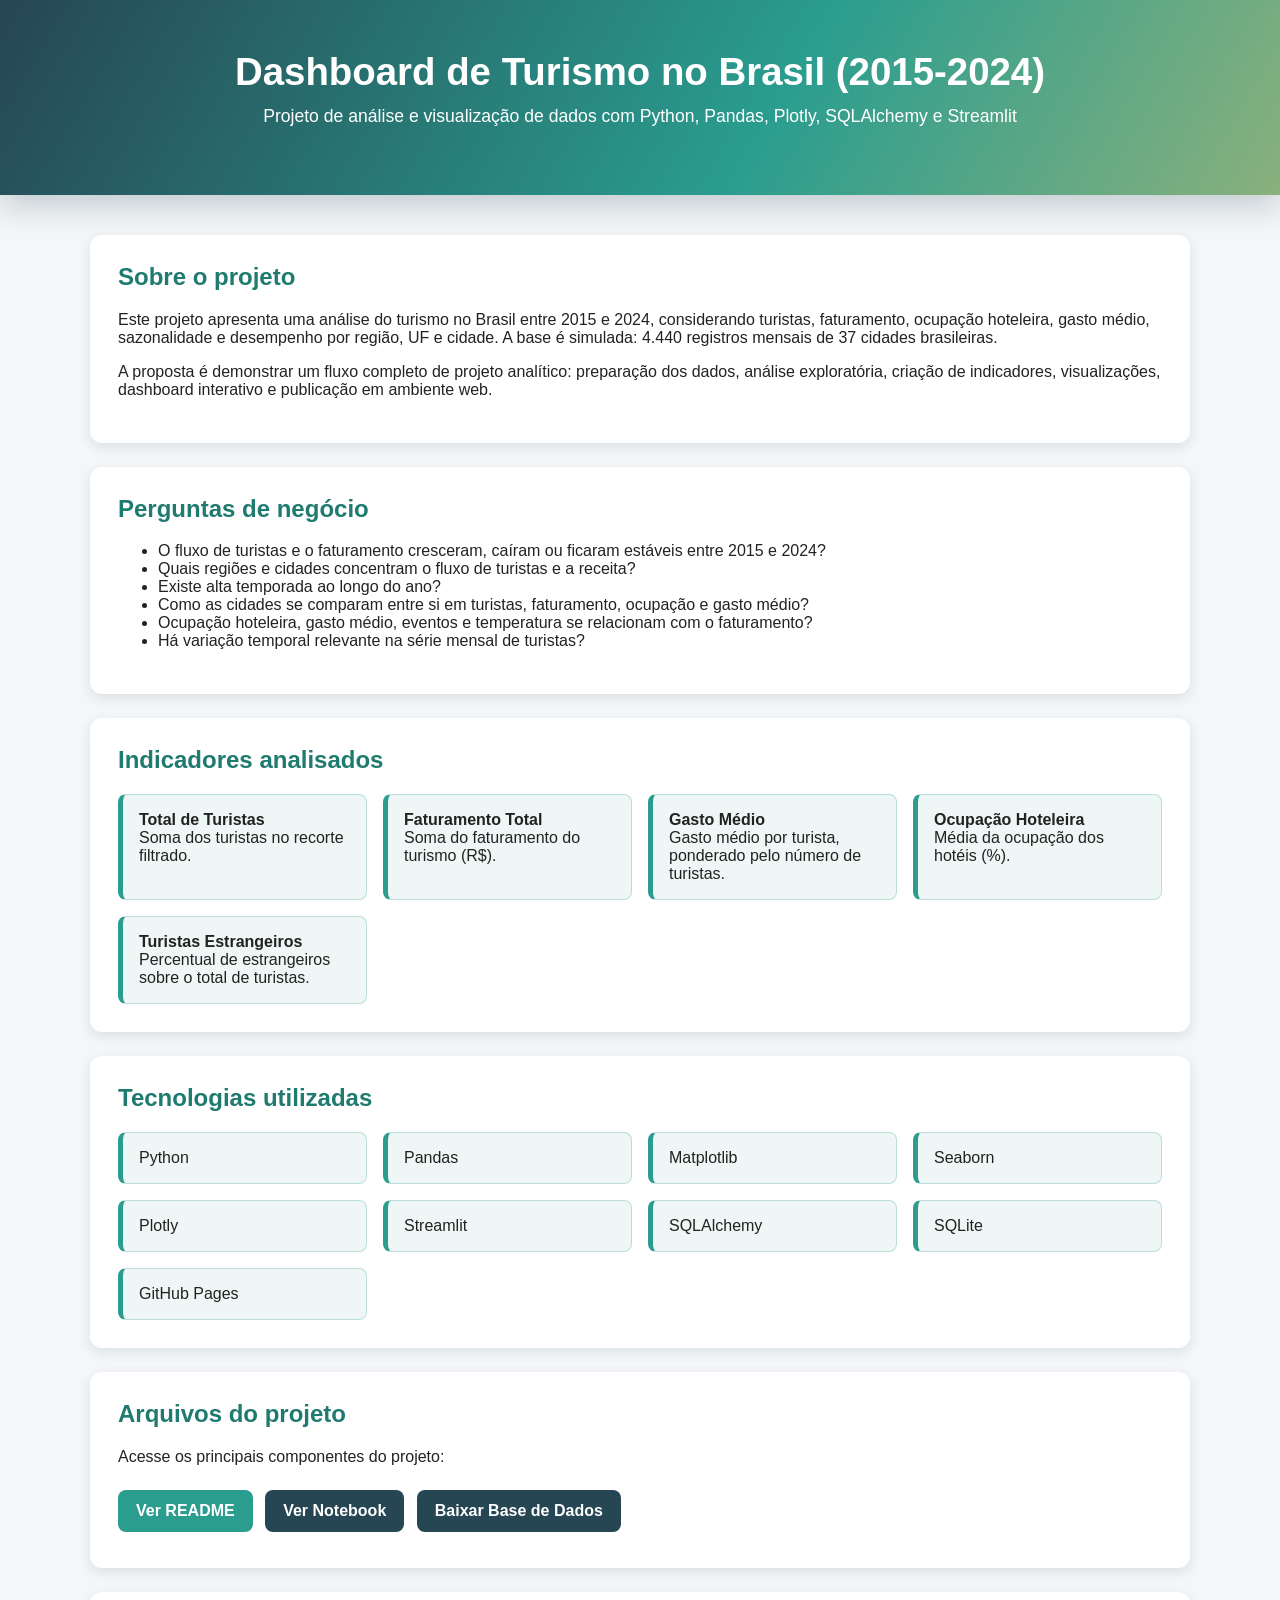
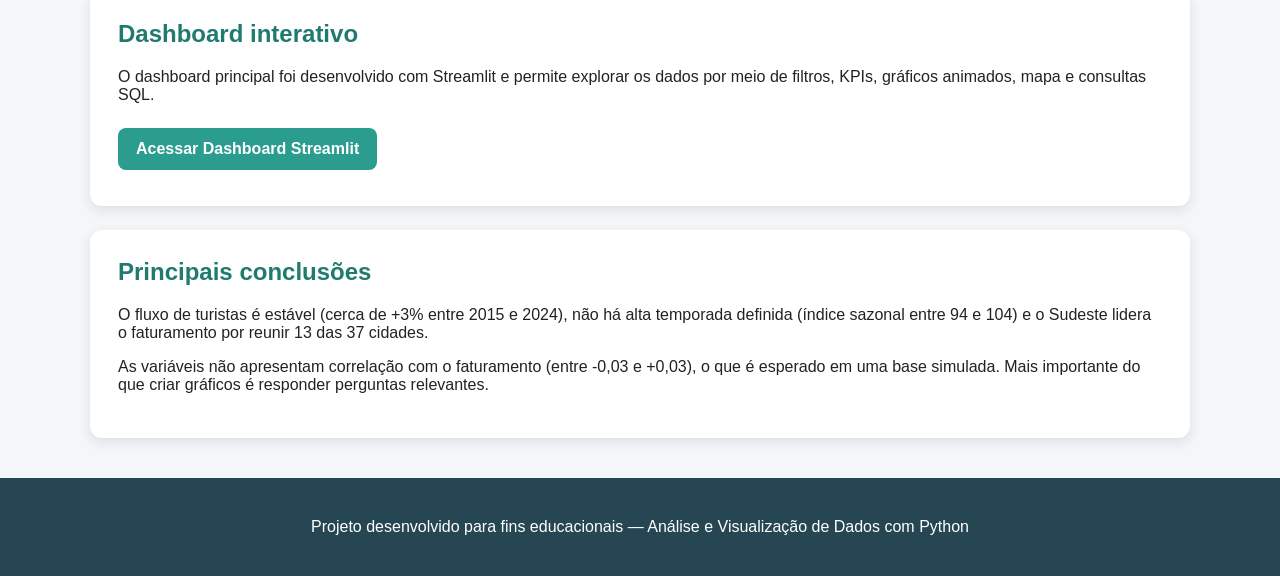
==== index.html @ 212709fe "Dashboard: animações, mapa, dicas em português, filtros e página index.html no padrão do professor" ====
<!DOCTYPE html>
<html lang="pt-br">
<head>
  <meta charset="UTF-8">
  <meta name="viewport" content="width=device-width, initial-scale=1.0">
  <title>Turismo no Brasil (2015-2024) — G1</title>

  <style>
    body {
      margin: 0;
      font-family: Arial, Helvetica, sans-serif;
      background: #f4f6f8;
      color: #222;
    }

    header {
      background: linear-gradient(120deg, #264653 0%, #2a9d8f 60%, #e9c46a 140%);
      color: white;
      padding: 50px 20px;
      text-align: center;
      box-shadow: 0 10px 30px rgba(38, 70, 83, .25);
    }

    header h1 {
      margin: 0;
      font-size: 2.4rem;
    }

    header p {
      font-size: 1.1rem;
      margin-top: 12px;
    }

    main {
      max-width: 1100px;
      margin: 40px auto;
      padding: 0 20px;
    }

    section {
      background: white;
      margin-bottom: 24px;
      padding: 28px;
      border-radius: 12px;
      box-shadow: 0 4px 12px rgba(38, 70, 83, .12);
    }

    h2 {
      color: #1f7a6f;
      margin-top: 0;
    }

    .grid {
      display: grid;
      grid-template-columns: repeat(auto-fit, minmax(220px, 1fr));
      gap: 16px;
    }

    .card {
      background: rgba(42, 157, 143, .08);
      border: 1px solid rgba(42, 157, 143, .28);
      border-left: 5px solid #2a9d8f;
      padding: 16px;
      border-radius: 8px;
      transition: transform .2s ease, box-shadow .2s ease;
    }

    .card:hover {
      transform: translateY(-5px);
      box-shadow: 0 10px 24px rgba(42, 157, 143, .28);
    }

    .button {
      display: inline-block;
      margin: 8px 8px 8px 0;
      padding: 12px 18px;
      background: #2a9d8f;
      color: white;
      text-decoration: none;
      border-radius: 8px;
      font-weight: bold;
    }

    .button {
      transition: transform .2s ease, box-shadow .2s ease;
    }

    .button:hover {
      transform: translateY(-5px);
      box-shadow: 0 10px 24px rgba(38, 70, 83, .28);
    }

    @media (prefers-reduced-motion: reduce) {
      .button, .card { transition: none; }
      .button:hover, .card:hover { transform: none; }
    }

    .button.secondary {
      background: #264653;
    }

    footer {
      text-align: center;
      padding: 24px;
      background: #264653;
      color: white;
      margin-top: 40px;
    }
  </style>
</head>

<body>

  <header>
    <h1>Dashboard de Turismo no Brasil (2015-2024)</h1>
    <p>Projeto de análise e visualização de dados com Python, Pandas, Plotly, SQLAlchemy e Streamlit</p>
  </header>

  <main>

    <section>
      <h2>Sobre o projeto</h2>
      <p>
        Este projeto apresenta uma análise do turismo no Brasil entre 2015 e 2024, considerando turistas,
        faturamento, ocupação hoteleira, gasto médio, sazonalidade e desempenho por região, UF e cidade.
        A base é simulada: 4.440 registros mensais de 37 cidades brasileiras.
      </p>
      <p>
        A proposta é demonstrar um fluxo completo de projeto analítico: preparação dos dados,
        análise exploratória, criação de indicadores, visualizações, dashboard interativo e publicação
        em ambiente web.
      </p>
    </section>

    <section>
      <h2>Perguntas de negócio</h2>
      <ul>
        <li>O fluxo de turistas e o faturamento cresceram, caíram ou ficaram estáveis entre 2015 e 2024?</li>
        <li>Quais regiões e cidades concentram o fluxo de turistas e a receita?</li>
        <li>Existe alta temporada ao longo do ano?</li>
        <li>Como as cidades se comparam entre si em turistas, faturamento, ocupação e gasto médio?</li>
        <li>Ocupação hoteleira, gasto médio, eventos e temperatura se relacionam com o faturamento?</li>
        <li>Há variação temporal relevante na série mensal de turistas?</li>
      </ul>
    </section>

    <section>
      <h2>Indicadores analisados</h2>
      <div class="grid">
        <div class="card"><strong>Total de Turistas</strong><br>Soma dos turistas no recorte filtrado.</div>
        <div class="card"><strong>Faturamento Total</strong><br>Soma do faturamento do turismo (R$).</div>
        <div class="card"><strong>Gasto Médio</strong><br>Gasto médio por turista, ponderado pelo número de turistas.</div>
        <div class="card"><strong>Ocupação Hoteleira</strong><br>Média da ocupação dos hotéis (%).</div>
        <div class="card"><strong>Turistas Estrangeiros</strong><br>Percentual de estrangeiros sobre o total de turistas.</div>
      </div>
    </section>

    <section>
      <h2>Tecnologias utilizadas</h2>
      <div class="grid">
        <div class="card">Python</div>
        <div class="card">Pandas</div>
        <div class="card">Matplotlib</div>
        <div class="card">Seaborn</div>
        <div class="card">Plotly</div>
        <div class="card">Streamlit</div>
        <div class="card">SQLAlchemy</div>
        <div class="card">SQLite</div>
        <div class="card">GitHub Pages</div>
      </div>
    </section>

    <section>
      <h2>Arquivos do projeto</h2>
      <p>Acesse os principais componentes do projeto:</p>

      <a class="button" href="README.md">Ver README</a>
      <a class="button secondary" href="notebooks/analise_turismo.ipynb">Ver Notebook</a>
      <a class="button secondary" href="dados/simulacao_turismo_brasil.csv">Baixar Base de Dados</a>
    </section>

    <section>
      <h2>Dashboard interativo</h2>
      <p>
        O dashboard principal foi desenvolvido com Streamlit e permite explorar os dados por meio
        de filtros, KPIs, gráficos animados, mapa e consultas SQL.
      </p>

      <a class="button" href="https://SEU-APP.streamlit.app" target="_blank">Acessar Dashboard Streamlit</a>
    </section>

    <section>
      <h2>Principais conclusões</h2>
      <p>
        O fluxo de turistas é estável (cerca de +3% entre 2015 e 2024), não há alta temporada definida
        (índice sazonal entre 94 e 104) e o Sudeste lidera o faturamento por reunir 13 das 37 cidades.
      </p>
      <p>
        As variáveis não apresentam correlação com o faturamento (entre -0,03 e +0,03), o que é esperado em
        uma base simulada. Mais importante do que criar gráficos é responder perguntas relevantes.
      </p>
    </section>

  </main>

  <footer>
    <p>Projeto desenvolvido para fins educacionais — Análise e Visualização de Dados com Python</p>
  </footer>

</body>
</html>
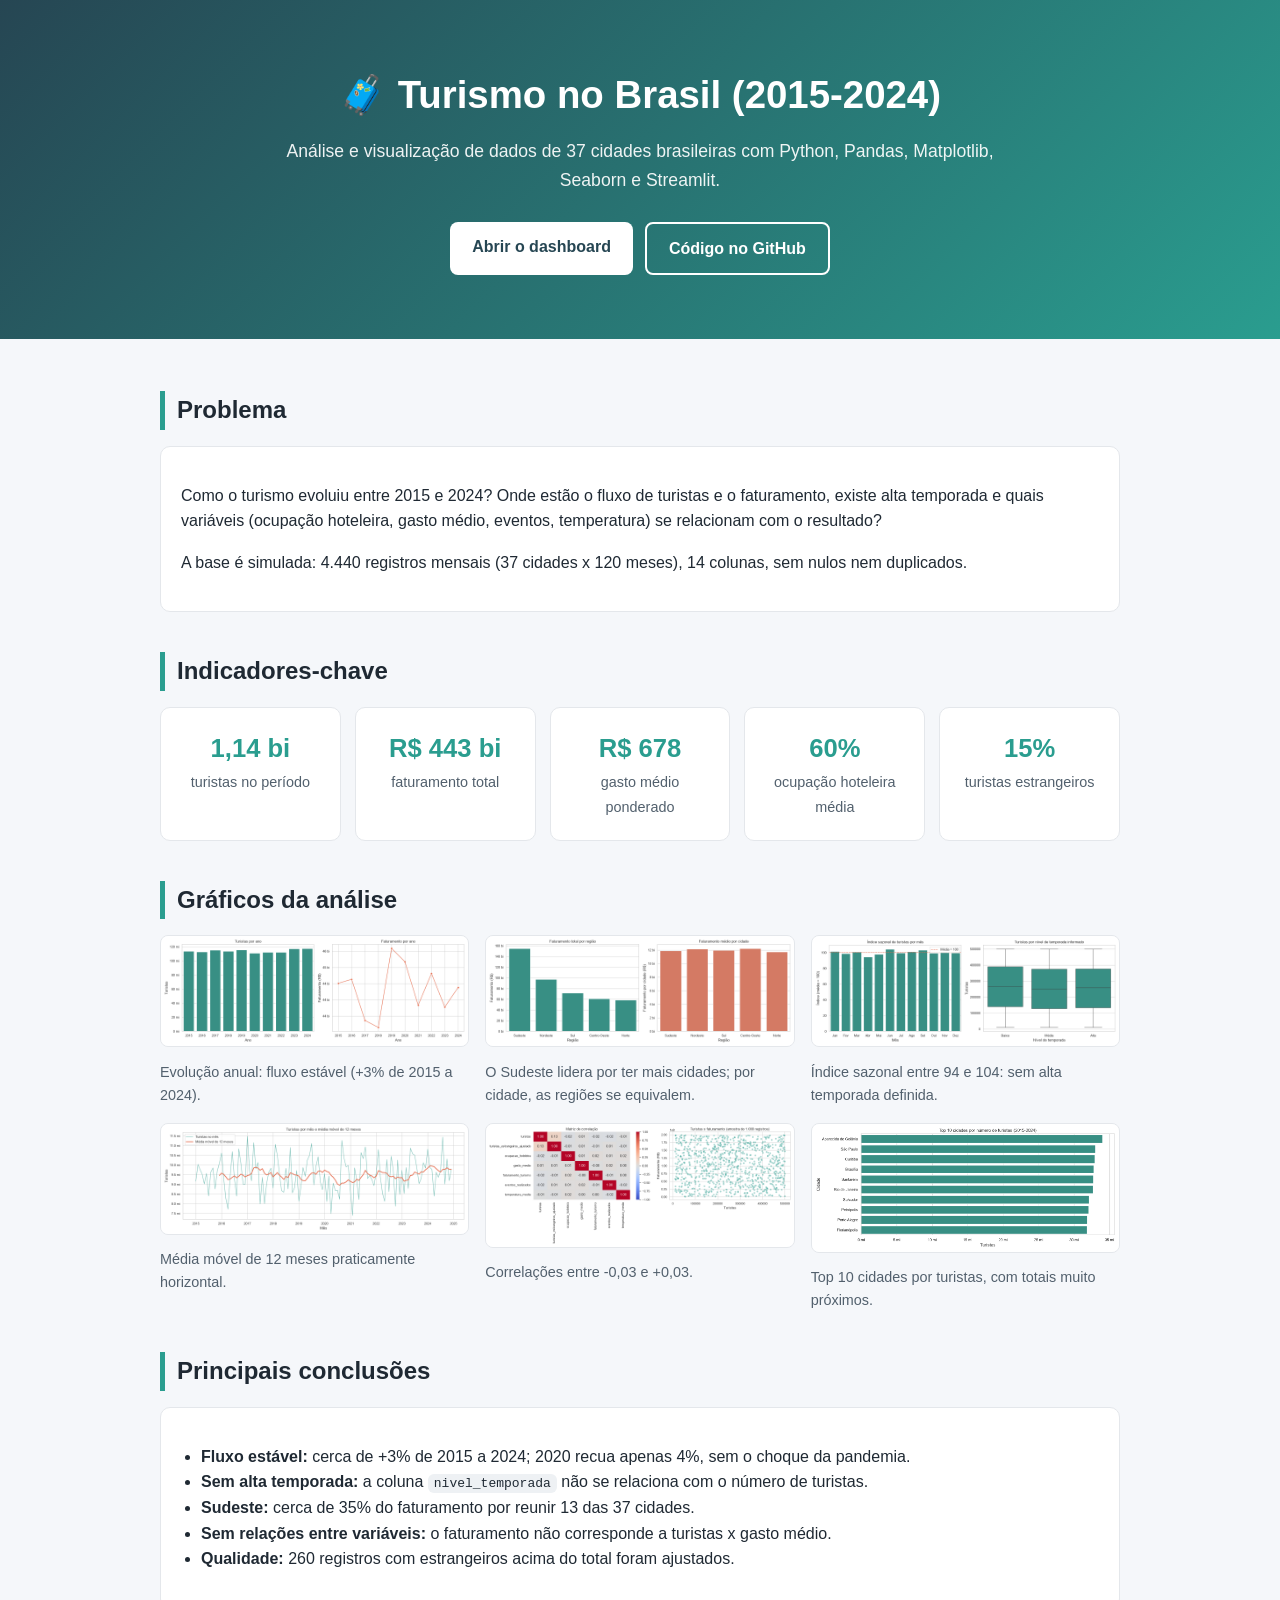
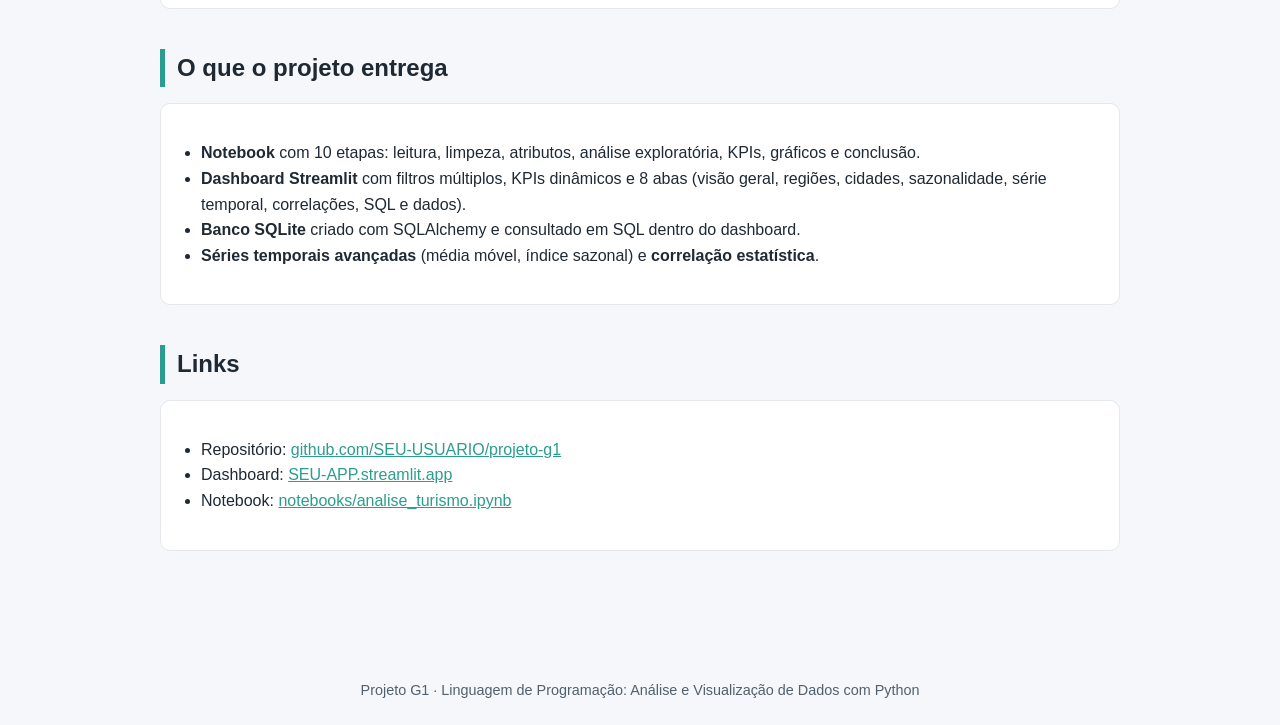
==== commit 6979902b: "Projeto G1: análise e dashboard de Turismo no Brasil (2015-2024)" ====
--- a/index.html
+++ b/index.html
@@ -1,211 +1,146 @@
 <!DOCTYPE html>
-<html lang="pt-br">
+<html lang="pt-BR">
 <head>
-  <meta charset="UTF-8">
-  <meta name="viewport" content="width=device-width, initial-scale=1.0">
-  <title>Turismo no Brasil (2015-2024) — G1</title>
-
-  <style>
-    body {
-      margin: 0;
-      font-family: Arial, Helvetica, sans-serif;
-      background: #f4f6f8;
-      color: #222;
-    }
-
-    header {
-      background: linear-gradient(120deg, #264653 0%, #2a9d8f 60%, #e9c46a 140%);
-      color: white;
-      padding: 50px 20px;
-      text-align: center;
-      box-shadow: 0 10px 30px rgba(38, 70, 83, .25);
-    }
-
-    header h1 {
-      margin: 0;
-      font-size: 2.4rem;
-    }
-
-    header p {
-      font-size: 1.1rem;
-      margin-top: 12px;
-    }
-
-    main {
-      max-width: 1100px;
-      margin: 40px auto;
-      padding: 0 20px;
-    }
-
-    section {
-      background: white;
-      margin-bottom: 24px;
-      padding: 28px;
-      border-radius: 12px;
-      box-shadow: 0 4px 12px rgba(38, 70, 83, .12);
-    }
-
-    h2 {
-      color: #1f7a6f;
-      margin-top: 0;
-    }
-
-    .grid {
-      display: grid;
-      grid-template-columns: repeat(auto-fit, minmax(220px, 1fr));
-      gap: 16px;
-    }
-
-    .card {
-      background: rgba(42, 157, 143, .08);
-      border: 1px solid rgba(42, 157, 143, .28);
-      border-left: 5px solid #2a9d8f;
-      padding: 16px;
-      border-radius: 8px;
-      transition: transform .2s ease, box-shadow .2s ease;
-    }
-
-    .card:hover {
-      transform: translateY(-5px);
-      box-shadow: 0 10px 24px rgba(42, 157, 143, .28);
-    }
-
-    .button {
-      display: inline-block;
-      margin: 8px 8px 8px 0;
-      padding: 12px 18px;
-      background: #2a9d8f;
-      color: white;
-      text-decoration: none;
-      border-radius: 8px;
-      font-weight: bold;
-    }
-
-    .button {
-      transition: transform .2s ease, box-shadow .2s ease;
-    }
-
-    .button:hover {
-      transform: translateY(-5px);
-      box-shadow: 0 10px 24px rgba(38, 70, 83, .28);
-    }
-
-    @media (prefers-reduced-motion: reduce) {
-      .button, .card { transition: none; }
-      .button:hover, .card:hover { transform: none; }
-    }
-
-    .button.secondary {
-      background: #264653;
-    }
-
-    footer {
-      text-align: center;
-      padding: 24px;
-      background: #264653;
-      color: white;
-      margin-top: 40px;
-    }
-  </style>
+<meta charset="UTF-8">
+<meta name="viewport" content="width=device-width, initial-scale=1">
+<title>Turismo no Brasil (2015-2024)</title>
+<style>
+  :root {
+    --verde: #2a9d8f;
+    --laranja: #e76f51;
+    --texto: #1f2933;
+    --suave: #52606d;
+    --fundo: #f5f7fa;
+    --cartao: #ffffff;
+    --borda: #e4e7eb;
+  }
+  * { box-sizing: border-box; }
+  body {
+    margin: 0;
+    font-family: -apple-system, "Segoe UI", Roboto, Arial, sans-serif;
+    color: var(--texto);
+    background: var(--fundo);
+    line-height: 1.6;
+  }
+  header {
+    background: linear-gradient(135deg, #264653, var(--verde));
+    color: #fff;
+    padding: 64px 20px;
+    text-align: center;
+  }
+  header h1 { margin: 0 0 12px; font-size: 2.4rem; }
+  header p { margin: 0 auto; max-width: 720px; font-size: 1.1rem; opacity: .92; }
+  .botoes { margin-top: 28px; display: flex; gap: 12px; justify-content: center; flex-wrap: wrap; }
+  .botoes a {
+    padding: 12px 22px; border-radius: 8px; text-decoration: none; font-weight: 600;
+    background: #fff; color: #264653;
+  }
+  .botoes a.secundario { background: transparent; color: #fff; border: 2px solid #fff; }
+  main { max-width: 1000px; margin: 0 auto; padding: 32px 20px 64px; }
+  section { margin-bottom: 40px; }
+  h2 { border-left: 5px solid var(--verde); padding-left: 12px; margin-bottom: 16px; }
+  .cartao {
+    background: var(--cartao); border: 1px solid var(--borda); border-radius: 10px; padding: 20px;
+  }
+  .grade { display: grid; grid-template-columns: repeat(auto-fit, minmax(170px, 1fr)); gap: 14px; }
+  .kpi { text-align: center; }
+  .kpi strong { display: block; font-size: 1.6rem; color: var(--verde); }
+  .kpi span { color: var(--suave); font-size: .9rem; }
+  .graficos { display: grid; grid-template-columns: repeat(auto-fit, minmax(300px, 1fr)); gap: 16px; }
+  .graficos figure { margin: 0; }
+  .graficos img { width: 100%; border: 1px solid var(--borda); border-radius: 8px; background: #fff; }
+  .graficos figcaption { font-size: .9rem; color: var(--suave); margin-top: 6px; }
+  ul { padding-left: 20px; }
+  code, pre { background: #eef1f4; border-radius: 6px; }
+  code { padding: 2px 6px; }
+  pre { padding: 14px; overflow-x: auto; }
+  footer { text-align: center; color: var(--suave); padding: 24px 20px; font-size: .9rem; }
+  a { color: var(--verde); }
+</style>
 </head>
-
 <body>
 
-  <header>
-    <h1>Dashboard de Turismo no Brasil (2015-2024)</h1>
-    <p>Projeto de análise e visualização de dados com Python, Pandas, Plotly, SQLAlchemy e Streamlit</p>
-  </header>
+<header>
+  <h1>🧳 Turismo no Brasil (2015-2024)</h1>
+  <p>Análise e visualização de dados de 37 cidades brasileiras com Python, Pandas, Matplotlib, Seaborn e Streamlit.</p>
+  <div class="botoes">
+    <a href="https://SEU-APP.streamlit.app">Abrir o dashboard</a>
+    <a class="secundario" href="https://github.com/SEU-USUARIO/projeto-g1">Código no GitHub</a>
+  </div>
+</header>
 
-  <main>
+<main>
 
-    <section>
-      <h2>Sobre o projeto</h2>
-      <p>
-        Este projeto apresenta uma análise do turismo no Brasil entre 2015 e 2024, considerando turistas,
-        faturamento, ocupação hoteleira, gasto médio, sazonalidade e desempenho por região, UF e cidade.
-        A base é simulada: 4.440 registros mensais de 37 cidades brasileiras.
-      </p>
-      <p>
-        A proposta é demonstrar um fluxo completo de projeto analítico: preparação dos dados,
-        análise exploratória, criação de indicadores, visualizações, dashboard interativo e publicação
-        em ambiente web.
-      </p>
-    </section>
+  <section>
+    <h2>Problema</h2>
+    <div class="cartao">
+      <p>Como o turismo evoluiu entre 2015 e 2024? Onde estão o fluxo de turistas e o faturamento, existe alta temporada e quais variáveis (ocupação hoteleira, gasto médio, eventos, temperatura) se relacionam com o resultado?</p>
+      <p>A base é simulada: 4.440 registros mensais (37 cidades x 120 meses), 14 colunas, sem nulos nem duplicados.</p>
+    </div>
+  </section>
 
-    <section>
-      <h2>Perguntas de negócio</h2>
+  <section>
+    <h2>Indicadores-chave</h2>
+    <div class="grade">
+      <div class="cartao kpi"><strong>1,14 bi</strong><span>turistas no período</span></div>
+      <div class="cartao kpi"><strong>R$ 443 bi</strong><span>faturamento total</span></div>
+      <div class="cartao kpi"><strong>R$ 678</strong><span>gasto médio ponderado</span></div>
+      <div class="cartao kpi"><strong>60%</strong><span>ocupação hoteleira média</span></div>
+      <div class="cartao kpi"><strong>15%</strong><span>turistas estrangeiros</span></div>
+    </div>
+  </section>
+
+  <section>
+    <h2>Gráficos da análise</h2>
+    <div class="graficos">
+      <figure><img src="imagens/evolucao_anual.png" alt="Turistas e faturamento por ano"><figcaption>Evolução anual: fluxo estável (+3% de 2015 a 2024).</figcaption></figure>
+      <figure><img src="imagens/regioes.png" alt="Faturamento por região"><figcaption>O Sudeste lidera por ter mais cidades; por cidade, as regiões se equivalem.</figcaption></figure>
+      <figure><img src="imagens/sazonalidade.png" alt="Índice sazonal"><figcaption>Índice sazonal entre 94 e 104: sem alta temporada definida.</figcaption></figure>
+      <figure><img src="imagens/serie_temporal.png" alt="Série temporal com média móvel"><figcaption>Média móvel de 12 meses praticamente horizontal.</figcaption></figure>
+      <figure><img src="imagens/correlacao.png" alt="Matriz de correlação"><figcaption>Correlações entre -0,03 e +0,03.</figcaption></figure>
+      <figure><img src="imagens/ranking_cidades.png" alt="Top 10 cidades"><figcaption>Top 10 cidades por turistas, com totais muito próximos.</figcaption></figure>
+    </div>
+  </section>
+
+  <section>
+    <h2>Principais conclusões</h2>
+    <div class="cartao">
       <ul>
-        <li>O fluxo de turistas e o faturamento cresceram, caíram ou ficaram estáveis entre 2015 e 2024?</li>
-        <li>Quais regiões e cidades concentram o fluxo de turistas e a receita?</li>
-        <li>Existe alta temporada ao longo do ano?</li>
-        <li>Como as cidades se comparam entre si em turistas, faturamento, ocupação e gasto médio?</li>
-        <li>Ocupação hoteleira, gasto médio, eventos e temperatura se relacionam com o faturamento?</li>
-        <li>Há variação temporal relevante na série mensal de turistas?</li>
+        <li><strong>Fluxo estável:</strong> cerca de +3% de 2015 a 2024; 2020 recua apenas 4%, sem o choque da pandemia.</li>
+        <li><strong>Sem alta temporada:</strong> a coluna <code>nivel_temporada</code> não se relaciona com o número de turistas.</li>
+        <li><strong>Sudeste:</strong> cerca de 35% do faturamento por reunir 13 das 37 cidades.</li>
+        <li><strong>Sem relações entre variáveis:</strong> o faturamento não corresponde a turistas x gasto médio.</li>
+        <li><strong>Qualidade:</strong> 260 registros com estrangeiros acima do total foram ajustados.</li>
       </ul>
-    </section>
+    </div>
+  </section>
 
-    <section>
-      <h2>Indicadores analisados</h2>
-      <div class="grid">
-        <div class="card"><strong>Total de Turistas</strong><br>Soma dos turistas no recorte filtrado.</div>
-        <div class="card"><strong>Faturamento Total</strong><br>Soma do faturamento do turismo (R$).</div>
-        <div class="card"><strong>Gasto Médio</strong><br>Gasto médio por turista, ponderado pelo número de turistas.</div>
-        <div class="card"><strong>Ocupação Hoteleira</strong><br>Média da ocupação dos hotéis (%).</div>
-        <div class="card"><strong>Turistas Estrangeiros</strong><br>Percentual de estrangeiros sobre o total de turistas.</div>
-      </div>
-    </section>
+  <section>
+    <h2>O que o projeto entrega</h2>
+    <div class="cartao">
+      <ul>
+        <li><strong>Notebook</strong> com 10 etapas: leitura, limpeza, atributos, análise exploratória, KPIs, gráficos e conclusão.</li>
+        <li><strong>Dashboard Streamlit</strong> com filtros múltiplos, KPIs dinâmicos e 8 abas (visão geral, regiões, cidades, sazonalidade, série temporal, correlações, SQL e dados).</li>
+        <li><strong>Banco SQLite</strong> criado com SQLAlchemy e consultado em SQL dentro do dashboard.</li>
+        <li><strong>Séries temporais avançadas</strong> (média móvel, índice sazonal) e <strong>correlação estatística</strong>.</li>
+      </ul>
+    </div>
+  </section>
 
-    <section>
-      <h2>Tecnologias utilizadas</h2>
-      <div class="grid">
-        <div class="card">Python</div>
-        <div class="card">Pandas</div>
-        <div class="card">Matplotlib</div>
-        <div class="card">Seaborn</div>
-        <div class="card">Plotly</div>
-        <div class="card">Streamlit</div>
-        <div class="card">SQLAlchemy</div>
-        <div class="card">SQLite</div>
-        <div class="card">GitHub Pages</div>
-      </div>
-    </section>
+  <section>
+    <h2>Links</h2>
+    <div class="cartao">
+      <ul>
+        <li>Repositório: <a href="https://github.com/SEU-USUARIO/projeto-g1">github.com/SEU-USUARIO/projeto-g1</a></li>
+        <li>Dashboard: <a href="https://SEU-APP.streamlit.app">SEU-APP.streamlit.app</a></li>
+        <li>Notebook: <a href="notebooks/analise_turismo.ipynb">notebooks/analise_turismo.ipynb</a></li>
+      </ul>
+    </div>
+  </section>
 
-    <section>
-      <h2>Arquivos do projeto</h2>
-      <p>Acesse os principais componentes do projeto:</p>
+</main>
 
-      <a class="button" href="README.md">Ver README</a>
-      <a class="button secondary" href="notebooks/analise_turismo.ipynb">Ver Notebook</a>
-      <a class="button secondary" href="dados/simulacao_turismo_brasil.csv">Baixar Base de Dados</a>
-    </section>
-
-    <section>
-      <h2>Dashboard interativo</h2>
-      <p>
-        O dashboard principal foi desenvolvido com Streamlit e permite explorar os dados por meio
-        de filtros, KPIs, gráficos animados, mapa e consultas SQL.
-      </p>
-
-      <a class="button" href="https://SEU-APP.streamlit.app" target="_blank">Acessar Dashboard Streamlit</a>
-    </section>
-
-    <section>
-      <h2>Principais conclusões</h2>
-      <p>
-        O fluxo de turistas é estável (cerca de +3% entre 2015 e 2024), não há alta temporada definida
-        (índice sazonal entre 94 e 104) e o Sudeste lidera o faturamento por reunir 13 das 37 cidades.
-      </p>
-      <p>
-        As variáveis não apresentam correlação com o faturamento (entre -0,03 e +0,03), o que é esperado em
-        uma base simulada. Mais importante do que criar gráficos é responder perguntas relevantes.
-      </p>
-    </section>
-
-  </main>
-
-  <footer>
-    <p>Projeto desenvolvido para fins educacionais — Análise e Visualização de Dados com Python</p>
-  </footer>
+<footer>Projeto G1 · Linguagem de Programação: Análise e Visualização de Dados com Python</footer>
 
 </body>
 </html>
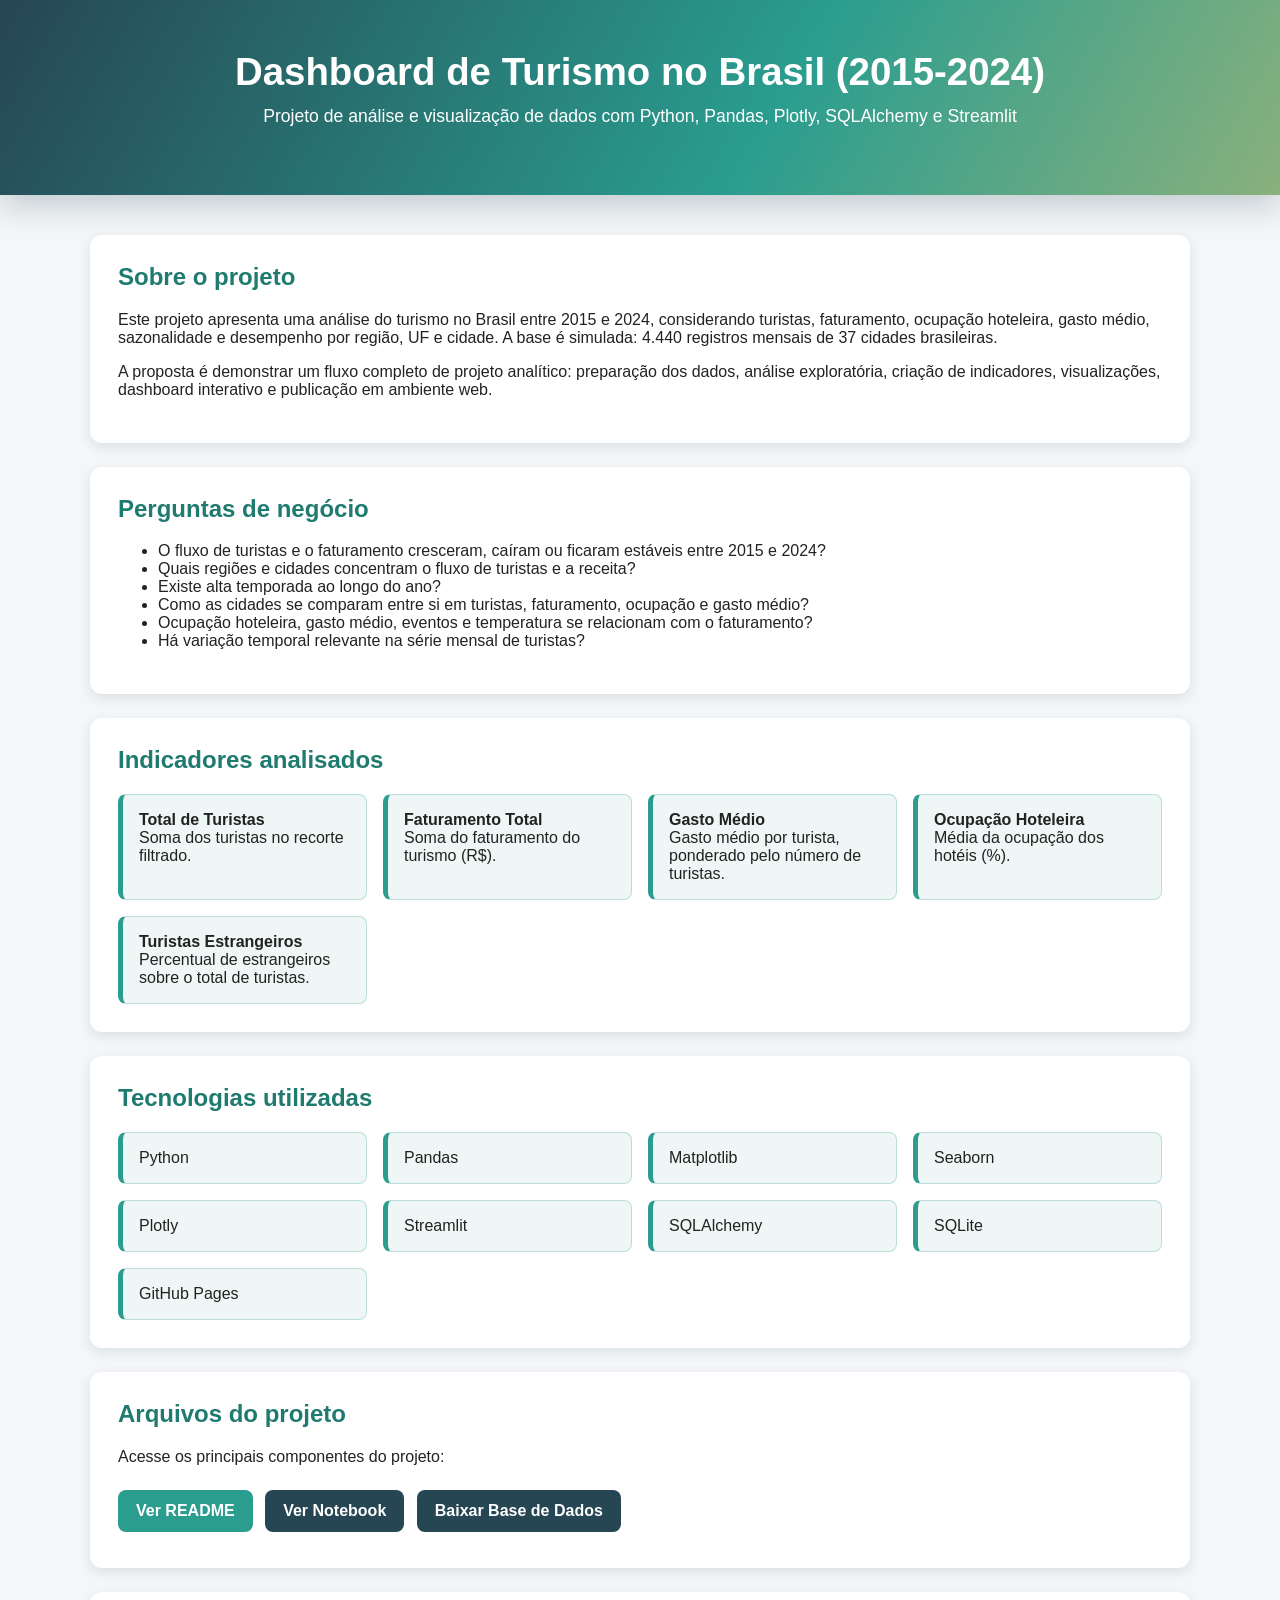
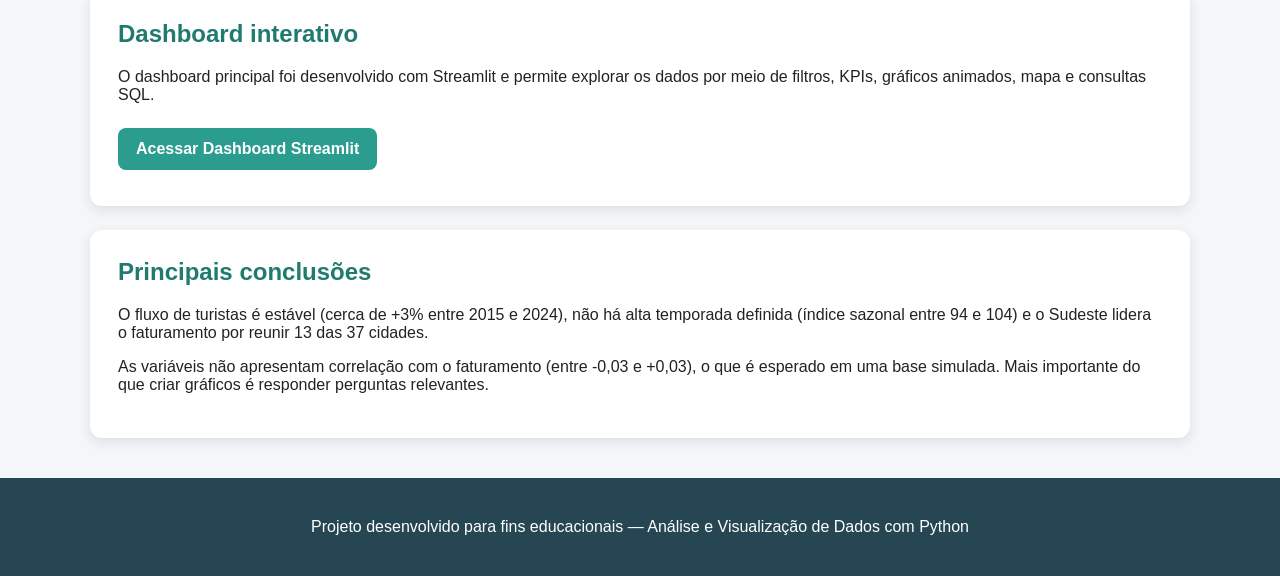
==== commit 0a73c646: "Liga o botão e o README ao dashboard no Streamlit Cloud" ====
--- a/index.html
+++ b/index.html
@@ -1,146 +1,211 @@
 <!DOCTYPE html>
-<html lang="pt-BR">
+<html lang="pt-br">
 <head>
-<meta charset="UTF-8">
-<meta name="viewport" content="width=device-width, initial-scale=1">
-<title>Turismo no Brasil (2015-2024)</title>
-<style>
-  :root {
-    --verde: #2a9d8f;
-    --laranja: #e76f51;
-    --texto: #1f2933;
-    --suave: #52606d;
-    --fundo: #f5f7fa;
-    --cartao: #ffffff;
-    --borda: #e4e7eb;
-  }
-  * { box-sizing: border-box; }
-  body {
-    margin: 0;
-    font-family: -apple-system, "Segoe UI", Roboto, Arial, sans-serif;
-    color: var(--texto);
-    background: var(--fundo);
-    line-height: 1.6;
-  }
-  header {
-    background: linear-gradient(135deg, #264653, var(--verde));
-    color: #fff;
-    padding: 64px 20px;
-    text-align: center;
-  }
-  header h1 { margin: 0 0 12px; font-size: 2.4rem; }
-  header p { margin: 0 auto; max-width: 720px; font-size: 1.1rem; opacity: .92; }
-  .botoes { margin-top: 28px; display: flex; gap: 12px; justify-content: center; flex-wrap: wrap; }
-  .botoes a {
-    padding: 12px 22px; border-radius: 8px; text-decoration: none; font-weight: 600;
-    background: #fff; color: #264653;
-  }
-  .botoes a.secundario { background: transparent; color: #fff; border: 2px solid #fff; }
-  main { max-width: 1000px; margin: 0 auto; padding: 32px 20px 64px; }
-  section { margin-bottom: 40px; }
-  h2 { border-left: 5px solid var(--verde); padding-left: 12px; margin-bottom: 16px; }
-  .cartao {
-    background: var(--cartao); border: 1px solid var(--borda); border-radius: 10px; padding: 20px;
-  }
-  .grade { display: grid; grid-template-columns: repeat(auto-fit, minmax(170px, 1fr)); gap: 14px; }
-  .kpi { text-align: center; }
-  .kpi strong { display: block; font-size: 1.6rem; color: var(--verde); }
-  .kpi span { color: var(--suave); font-size: .9rem; }
-  .graficos { display: grid; grid-template-columns: repeat(auto-fit, minmax(300px, 1fr)); gap: 16px; }
-  .graficos figure { margin: 0; }
-  .graficos img { width: 100%; border: 1px solid var(--borda); border-radius: 8px; background: #fff; }
-  .graficos figcaption { font-size: .9rem; color: var(--suave); margin-top: 6px; }
-  ul { padding-left: 20px; }
-  code, pre { background: #eef1f4; border-radius: 6px; }
-  code { padding: 2px 6px; }
-  pre { padding: 14px; overflow-x: auto; }
-  footer { text-align: center; color: var(--suave); padding: 24px 20px; font-size: .9rem; }
-  a { color: var(--verde); }
-</style>
+  <meta charset="UTF-8">
+  <meta name="viewport" content="width=device-width, initial-scale=1.0">
+  <title>Turismo no Brasil (2015-2024) — G1</title>
+
+  <style>
+    body {
+      margin: 0;
+      font-family: Arial, Helvetica, sans-serif;
+      background: #f4f6f8;
+      color: #222;
+    }
+
+    header {
+      background: linear-gradient(120deg, #264653 0%, #2a9d8f 60%, #e9c46a 140%);
+      color: white;
+      padding: 50px 20px;
+      text-align: center;
+      box-shadow: 0 10px 30px rgba(38, 70, 83, .25);
+    }
+
+    header h1 {
+      margin: 0;
+      font-size: 2.4rem;
+    }
+
+    header p {
+      font-size: 1.1rem;
+      margin-top: 12px;
+    }
+
+    main {
+      max-width: 1100px;
+      margin: 40px auto;
+      padding: 0 20px;
+    }
+
+    section {
+      background: white;
+      margin-bottom: 24px;
+      padding: 28px;
+      border-radius: 12px;
+      box-shadow: 0 4px 12px rgba(38, 70, 83, .12);
+    }
+
+    h2 {
+      color: #1f7a6f;
+      margin-top: 0;
+    }
+
+    .grid {
+      display: grid;
+      grid-template-columns: repeat(auto-fit, minmax(220px, 1fr));
+      gap: 16px;
+    }
+
+    .card {
+      background: rgba(42, 157, 143, .08);
+      border: 1px solid rgba(42, 157, 143, .28);
+      border-left: 5px solid #2a9d8f;
+      padding: 16px;
+      border-radius: 8px;
+      transition: transform .2s ease, box-shadow .2s ease;
+    }
+
+    .card:hover {
+      transform: translateY(-5px);
+      box-shadow: 0 10px 24px rgba(42, 157, 143, .28);
+    }
+
+    .button {
+      display: inline-block;
+      margin: 8px 8px 8px 0;
+      padding: 12px 18px;
+      background: #2a9d8f;
+      color: white;
+      text-decoration: none;
+      border-radius: 8px;
+      font-weight: bold;
+    }
+
+    .button {
+      transition: transform .2s ease, box-shadow .2s ease;
+    }
+
+    .button:hover {
+      transform: translateY(-5px);
+      box-shadow: 0 10px 24px rgba(38, 70, 83, .28);
+    }
+
+    @media (prefers-reduced-motion: reduce) {
+      .button, .card { transition: none; }
+      .button:hover, .card:hover { transform: none; }
+    }
+
+    .button.secondary {
+      background: #264653;
+    }
+
+    footer {
+      text-align: center;
+      padding: 24px;
+      background: #264653;
+      color: white;
+      margin-top: 40px;
+    }
+  </style>
 </head>
+
 <body>
 
-<header>
-  <h1>🧳 Turismo no Brasil (2015-2024)</h1>
-  <p>Análise e visualização de dados de 37 cidades brasileiras com Python, Pandas, Matplotlib, Seaborn e Streamlit.</p>
-  <div class="botoes">
-    <a href="https://SEU-APP.streamlit.app">Abrir o dashboard</a>
-    <a class="secundario" href="https://github.com/SEU-USUARIO/projeto-g1">Código no GitHub</a>
-  </div>
-</header>
-
-<main>
-
-  <section>
-    <h2>Problema</h2>
-    <div class="cartao">
-      <p>Como o turismo evoluiu entre 2015 e 2024? Onde estão o fluxo de turistas e o faturamento, existe alta temporada e quais variáveis (ocupação hoteleira, gasto médio, eventos, temperatura) se relacionam com o resultado?</p>
-      <p>A base é simulada: 4.440 registros mensais (37 cidades x 120 meses), 14 colunas, sem nulos nem duplicados.</p>
-    </div>
-  </section>
-
-  <section>
-    <h2>Indicadores-chave</h2>
-    <div class="grade">
-      <div class="cartao kpi"><strong>1,14 bi</strong><span>turistas no período</span></div>
-      <div class="cartao kpi"><strong>R$ 443 bi</strong><span>faturamento total</span></div>
-      <div class="cartao kpi"><strong>R$ 678</strong><span>gasto médio ponderado</span></div>
-      <div class="cartao kpi"><strong>60%</strong><span>ocupação hoteleira média</span></div>
-      <div class="cartao kpi"><strong>15%</strong><span>turistas estrangeiros</span></div>
-    </div>
-  </section>
-
-  <section>
-    <h2>Gráficos da análise</h2>
-    <div class="graficos">
-      <figure><img src="imagens/evolucao_anual.png" alt="Turistas e faturamento por ano"><figcaption>Evolução anual: fluxo estável (+3% de 2015 a 2024).</figcaption></figure>
-      <figure><img src="imagens/regioes.png" alt="Faturamento por região"><figcaption>O Sudeste lidera por ter mais cidades; por cidade, as regiões se equivalem.</figcaption></figure>
-      <figure><img src="imagens/sazonalidade.png" alt="Índice sazonal"><figcaption>Índice sazonal entre 94 e 104: sem alta temporada definida.</figcaption></figure>
-      <figure><img src="imagens/serie_temporal.png" alt="Série temporal com média móvel"><figcaption>Média móvel de 12 meses praticamente horizontal.</figcaption></figure>
-      <figure><img src="imagens/correlacao.png" alt="Matriz de correlação"><figcaption>Correlações entre -0,03 e +0,03.</figcaption></figure>
-      <figure><img src="imagens/ranking_cidades.png" alt="Top 10 cidades"><figcaption>Top 10 cidades por turistas, com totais muito próximos.</figcaption></figure>
-    </div>
-  </section>
-
-  <section>
-    <h2>Principais conclusões</h2>
-    <div class="cartao">
+  <header>
+    <h1>Dashboard de Turismo no Brasil (2015-2024)</h1>
+    <p>Projeto de análise e visualização de dados com Python, Pandas, Plotly, SQLAlchemy e Streamlit</p>
+  </header>
+
+  <main>
+
+    <section>
+      <h2>Sobre o projeto</h2>
+      <p>
+        Este projeto apresenta uma análise do turismo no Brasil entre 2015 e 2024, considerando turistas,
+        faturamento, ocupação hoteleira, gasto médio, sazonalidade e desempenho por região, UF e cidade.
+        A base é simulada: 4.440 registros mensais de 37 cidades brasileiras.
+      </p>
+      <p>
+        A proposta é demonstrar um fluxo completo de projeto analítico: preparação dos dados,
+        análise exploratória, criação de indicadores, visualizações, dashboard interativo e publicação
+        em ambiente web.
+      </p>
+    </section>
+
+    <section>
+      <h2>Perguntas de negócio</h2>
       <ul>
-        <li><strong>Fluxo estável:</strong> cerca de +3% de 2015 a 2024; 2020 recua apenas 4%, sem o choque da pandemia.</li>
-        <li><strong>Sem alta temporada:</strong> a coluna <code>nivel_temporada</code> não se relaciona com o número de turistas.</li>
-        <li><strong>Sudeste:</strong> cerca de 35% do faturamento por reunir 13 das 37 cidades.</li>
-        <li><strong>Sem relações entre variáveis:</strong> o faturamento não corresponde a turistas x gasto médio.</li>
-        <li><strong>Qualidade:</strong> 260 registros com estrangeiros acima do total foram ajustados.</li>
+        <li>O fluxo de turistas e o faturamento cresceram, caíram ou ficaram estáveis entre 2015 e 2024?</li>
+        <li>Quais regiões e cidades concentram o fluxo de turistas e a receita?</li>
+        <li>Existe alta temporada ao longo do ano?</li>
+        <li>Como as cidades se comparam entre si em turistas, faturamento, ocupação e gasto médio?</li>
+        <li>Ocupação hoteleira, gasto médio, eventos e temperatura se relacionam com o faturamento?</li>
+        <li>Há variação temporal relevante na série mensal de turistas?</li>
       </ul>
-    </div>
-  </section>
-
-  <section>
-    <h2>O que o projeto entrega</h2>
-    <div class="cartao">
-      <ul>
-        <li><strong>Notebook</strong> com 10 etapas: leitura, limpeza, atributos, análise exploratória, KPIs, gráficos e conclusão.</li>
-        <li><strong>Dashboard Streamlit</strong> com filtros múltiplos, KPIs dinâmicos e 8 abas (visão geral, regiões, cidades, sazonalidade, série temporal, correlações, SQL e dados).</li>
-        <li><strong>Banco SQLite</strong> criado com SQLAlchemy e consultado em SQL dentro do dashboard.</li>
-        <li><strong>Séries temporais avançadas</strong> (média móvel, índice sazonal) e <strong>correlação estatística</strong>.</li>
-      </ul>
-    </div>
-  </section>
-
-  <section>
-    <h2>Links</h2>
-    <div class="cartao">
-      <ul>
-        <li>Repositório: <a href="https://github.com/SEU-USUARIO/projeto-g1">github.com/SEU-USUARIO/projeto-g1</a></li>
-        <li>Dashboard: <a href="https://SEU-APP.streamlit.app">SEU-APP.streamlit.app</a></li>
-        <li>Notebook: <a href="notebooks/analise_turismo.ipynb">notebooks/analise_turismo.ipynb</a></li>
-      </ul>
-    </div>
-  </section>
-
-</main>
-
-<footer>Projeto G1 · Linguagem de Programação: Análise e Visualização de Dados com Python</footer>
+    </section>
+
+    <section>
+      <h2>Indicadores analisados</h2>
+      <div class="grid">
+        <div class="card"><strong>Total de Turistas</strong><br>Soma dos turistas no recorte filtrado.</div>
+        <div class="card"><strong>Faturamento Total</strong><br>Soma do faturamento do turismo (R$).</div>
+        <div class="card"><strong>Gasto Médio</strong><br>Gasto médio por turista, ponderado pelo número de turistas.</div>
+        <div class="card"><strong>Ocupação Hoteleira</strong><br>Média da ocupação dos hotéis (%).</div>
+        <div class="card"><strong>Turistas Estrangeiros</strong><br>Percentual de estrangeiros sobre o total de turistas.</div>
+      </div>
+    </section>
+
+    <section>
+      <h2>Tecnologias utilizadas</h2>
+      <div class="grid">
+        <div class="card">Python</div>
+        <div class="card">Pandas</div>
+        <div class="card">Matplotlib</div>
+        <div class="card">Seaborn</div>
+        <div class="card">Plotly</div>
+        <div class="card">Streamlit</div>
+        <div class="card">SQLAlchemy</div>
+        <div class="card">SQLite</div>
+        <div class="card">GitHub Pages</div>
+      </div>
+    </section>
+
+    <section>
+      <h2>Arquivos do projeto</h2>
+      <p>Acesse os principais componentes do projeto:</p>
+
+      <a class="button" href="README.md">Ver README</a>
+      <a class="button secondary" href="notebooks/analise_turismo.ipynb">Ver Notebook</a>
+      <a class="button secondary" href="dados/simulacao_turismo_brasil.csv">Baixar Base de Dados</a>
+    </section>
+
+    <section>
+      <h2>Dashboard interativo</h2>
+      <p>
+        O dashboard principal foi desenvolvido com Streamlit e permite explorar os dados por meio
+        de filtros, KPIs, gráficos animados, mapa e consultas SQL.
+      </p>
+
+      <a class="button" href="https://guilhermef2-projeto-g1-app-pikhec.streamlit.app/" target="_blank">Acessar Dashboard Streamlit</a>
+    </section>
+
+    <section>
+      <h2>Principais conclusões</h2>
+      <p>
+        O fluxo de turistas é estável (cerca de +3% entre 2015 e 2024), não há alta temporada definida
+        (índice sazonal entre 94 e 104) e o Sudeste lidera o faturamento por reunir 13 das 37 cidades.
+      </p>
+      <p>
+        As variáveis não apresentam correlação com o faturamento (entre -0,03 e +0,03), o que é esperado em
+        uma base simulada. Mais importante do que criar gráficos é responder perguntas relevantes.
+      </p>
+    </section>
+
+  </main>
+
+  <footer>
+    <p>Projeto desenvolvido para fins educacionais — Análise e Visualização de Dados com Python</p>
+  </footer>
 
 </body>
 </html>
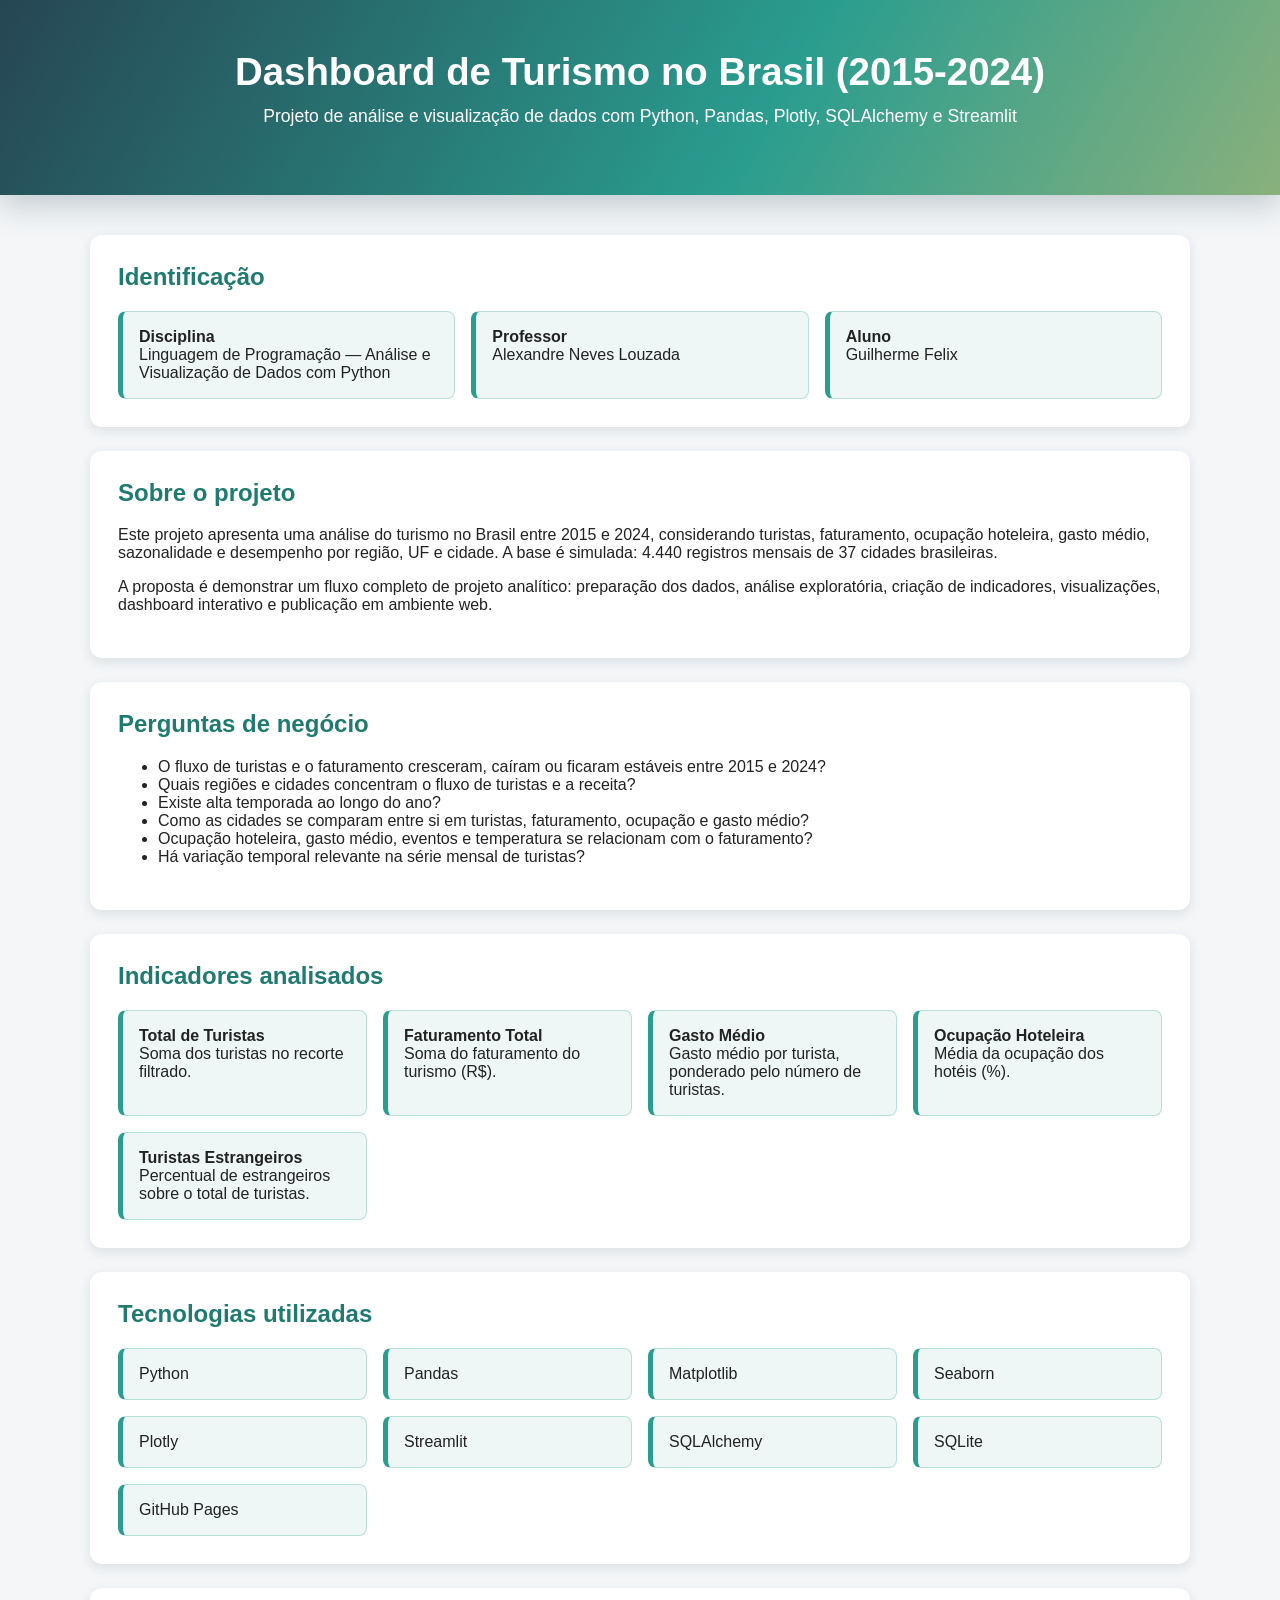
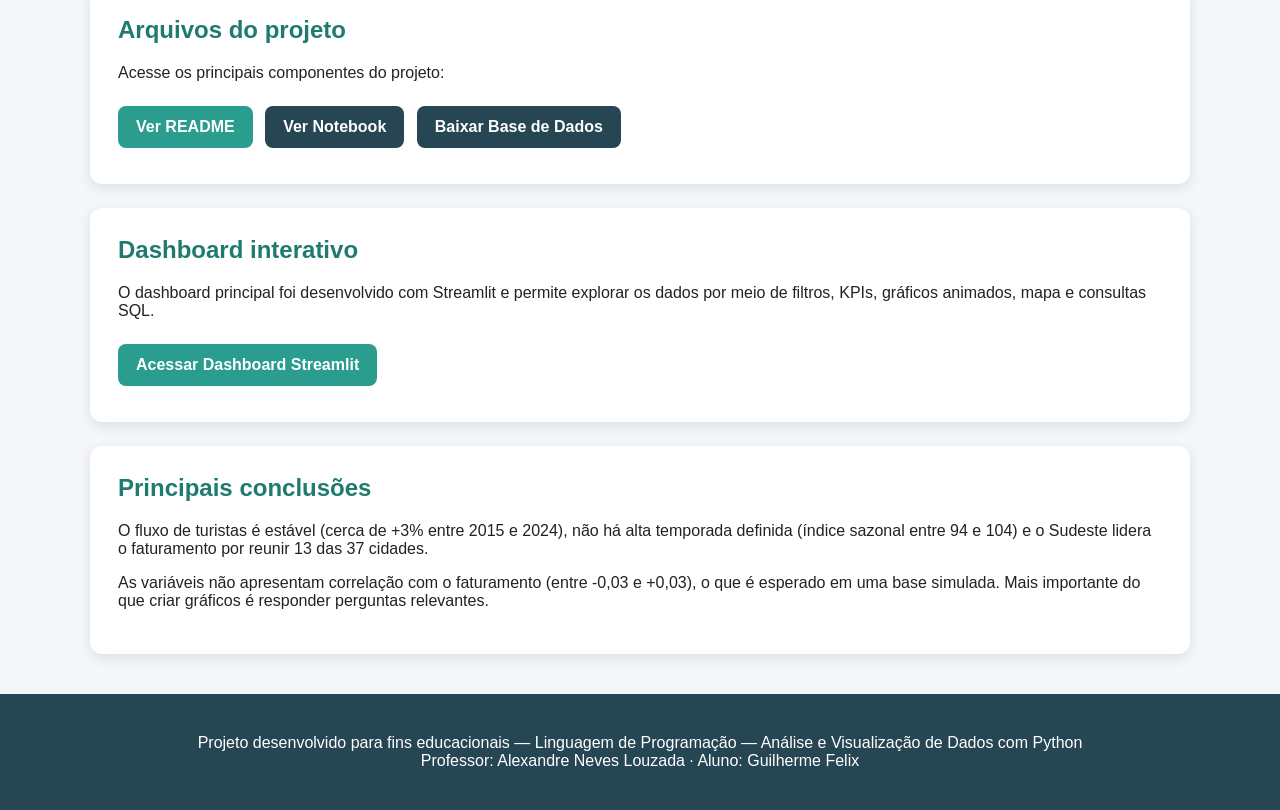
==== commit a0623c03: "Identificação: disciplina, professor e aluno no HTML, no README e no dashboard" ====
--- a/index.html
+++ b/index.html
@@ -117,6 +117,15 @@
   </header>
 
   <main>
+
+    <section>
+      <h2>Identificação</h2>
+      <div class="grid">
+        <div class="card"><strong>Disciplina</strong><br>Linguagem de Programação — Análise e Visualização de Dados com Python</div>
+        <div class="card"><strong>Professor</strong><br>Alexandre Neves Louzada</div>
+        <div class="card"><strong>Aluno</strong><br>Guilherme Felix</div>
+      </div>
+    </section>
 
     <section>
       <h2>Sobre o projeto</h2>
@@ -204,7 +213,7 @@
   </main>
 
   <footer>
-    <p>Projeto desenvolvido para fins educacionais — Análise e Visualização de Dados com Python</p>
+    <p>Projeto desenvolvido para fins educacionais — Linguagem de Programação — Análise e Visualização de Dados com Python<br>Professor: Alexandre Neves Louzada · Aluno: Guilherme Felix</p>
   </footer>
 
 </body>
